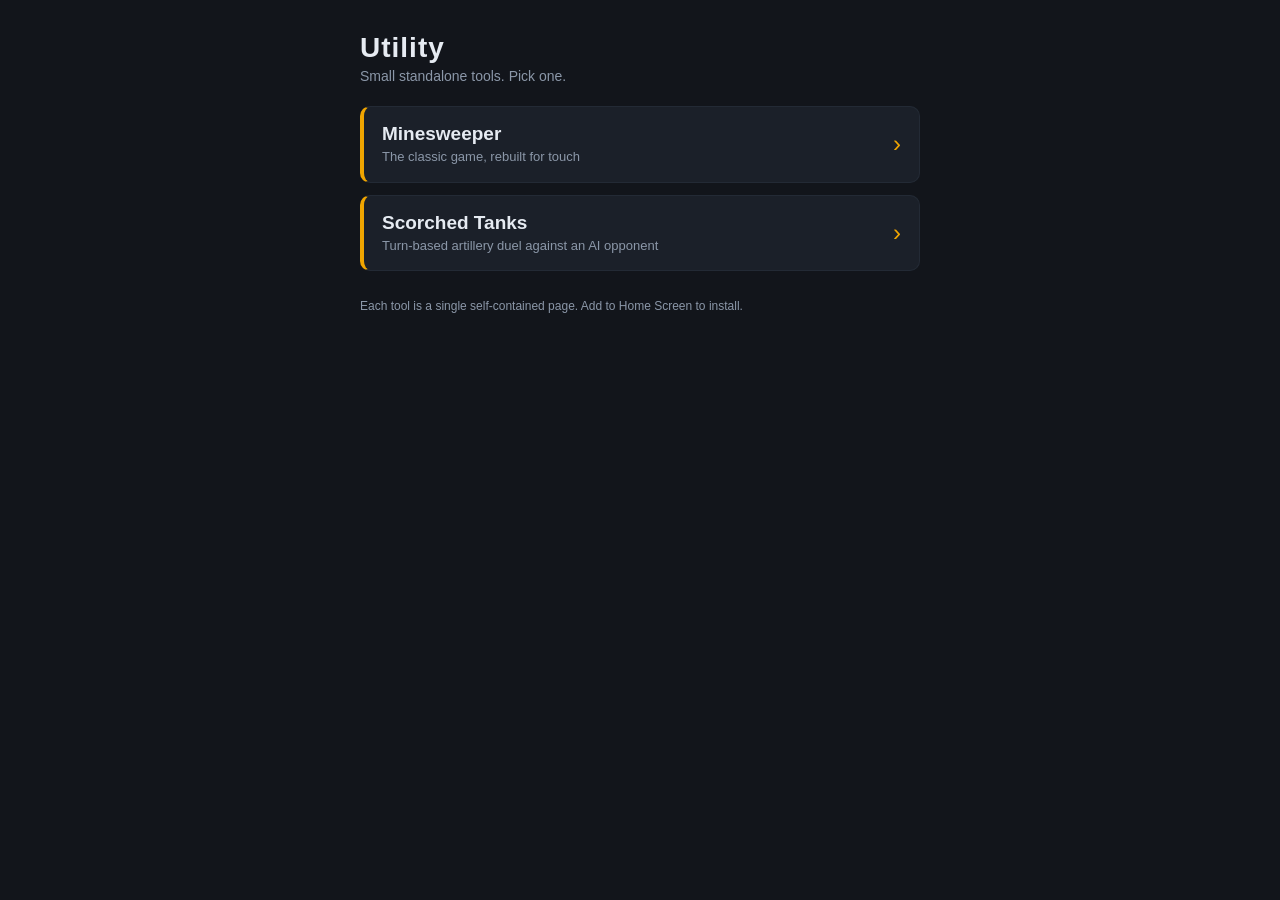
==== index.html @ efe9229e "Add root landing page and document Scorched Tanks Create /index.html: a dark, touch-first menu linki" ====
<!DOCTYPE html>
<html lang="en">
<head>
<meta charset="utf-8">
<title>Utility</title>
<meta name="viewport" content="width=device-width, initial-scale=1, viewport-fit=cover">
<meta name="description" content="A collection of small, standalone browser tools.">
<meta name="theme-color" content="#12151b">
<meta name="color-scheme" content="dark">
<style>
  :root {
    --bg: #12151b;
    --panel: #1b2029;
    --panel-2: #232a35;
    --line: #0d1015;
    --text: #e6ebf2;
    --muted: #8b97a8;
    --accent: #f0a500;
    --radius: 10px;
  }

  * { box-sizing: border-box; -webkit-tap-highlight-color: transparent; }

  html, body {
    margin: 0;
    padding: 0;
    background: var(--bg);
    color: var(--text);
    font-family: -apple-system, BlinkMacSystemFont, "Segoe UI", Roboto, Helvetica, Arial, sans-serif;
  }

  body {
    min-height: 100vh;
    min-height: 100dvh;
    display: flex;
    flex-direction: column;
    align-items: center;
    padding: max(24px, env(safe-area-inset-top)) 16px max(24px, env(safe-area-inset-bottom));
  }

  .shell { width: 100%; max-width: 560px; }

  h1 {
    font-size: 28px;
    letter-spacing: 1px;
    margin: 8px 0 4px;
  }

  .sub {
    color: var(--muted);
    font-size: 14px;
    margin: 0 0 22px;
  }

  .tools { display: flex; flex-direction: column; gap: 12px; }

  .tool {
    display: flex;
    align-items: center;
    gap: 14px;
    min-height: 76px;               /* comfortable iPad tap target */
    padding: 16px 18px;
    background: var(--panel);
    border: 1px solid var(--panel-2);
    border-left: 4px solid var(--accent);
    border-radius: var(--radius);
    color: var(--text);
    text-decoration: none;
    transition: background .15s, transform .06s;
  }

  .tool:hover { background: var(--panel-2); }
  .tool:active { transform: scale(.985); }

  .tool .label { display: flex; flex-direction: column; gap: 3px; flex: 1; }
  .tool .name { font-size: 19px; font-weight: 600; }
  .tool .desc { font-size: 13px; color: var(--muted); line-height: 1.35; }
  .tool .go { color: var(--accent); font-size: 24px; line-height: 1; }

  footer {
    margin-top: 28px;
    color: var(--muted);
    font-size: 12px;
  }
</style>
</head>
<body>
  <main class="shell">
    <h1>Utility</h1>
    <p class="sub">Small standalone tools. Pick one.</p>

    <nav class="tools">
      <!-- ADD A TOOL: copy one whole <a class="tool"> block below and change three
           things — the href to ./your-folder-name/, the .name, and the .desc.
           Nothing else in this file needs updating. -->

      <a class="tool" href="./minesweeper/">
        <span class="label">
          <span class="name">Minesweeper</span>
          <span class="desc">The classic game, rebuilt for touch</span>
        </span>
        <span class="go" aria-hidden="true">&rsaquo;</span>
      </a>

      <a class="tool" href="./scorched-tanks/">
        <span class="label">
          <span class="name">Scorched Tanks</span>
          <span class="desc">Turn-based artillery duel against an AI opponent</span>
        </span>
        <span class="go" aria-hidden="true">&rsaquo;</span>
      </a>
    </nav>

    <footer>Each tool is a single self-contained page. Add to Home Screen to install.</footer>
  </main>
</body>
</html>
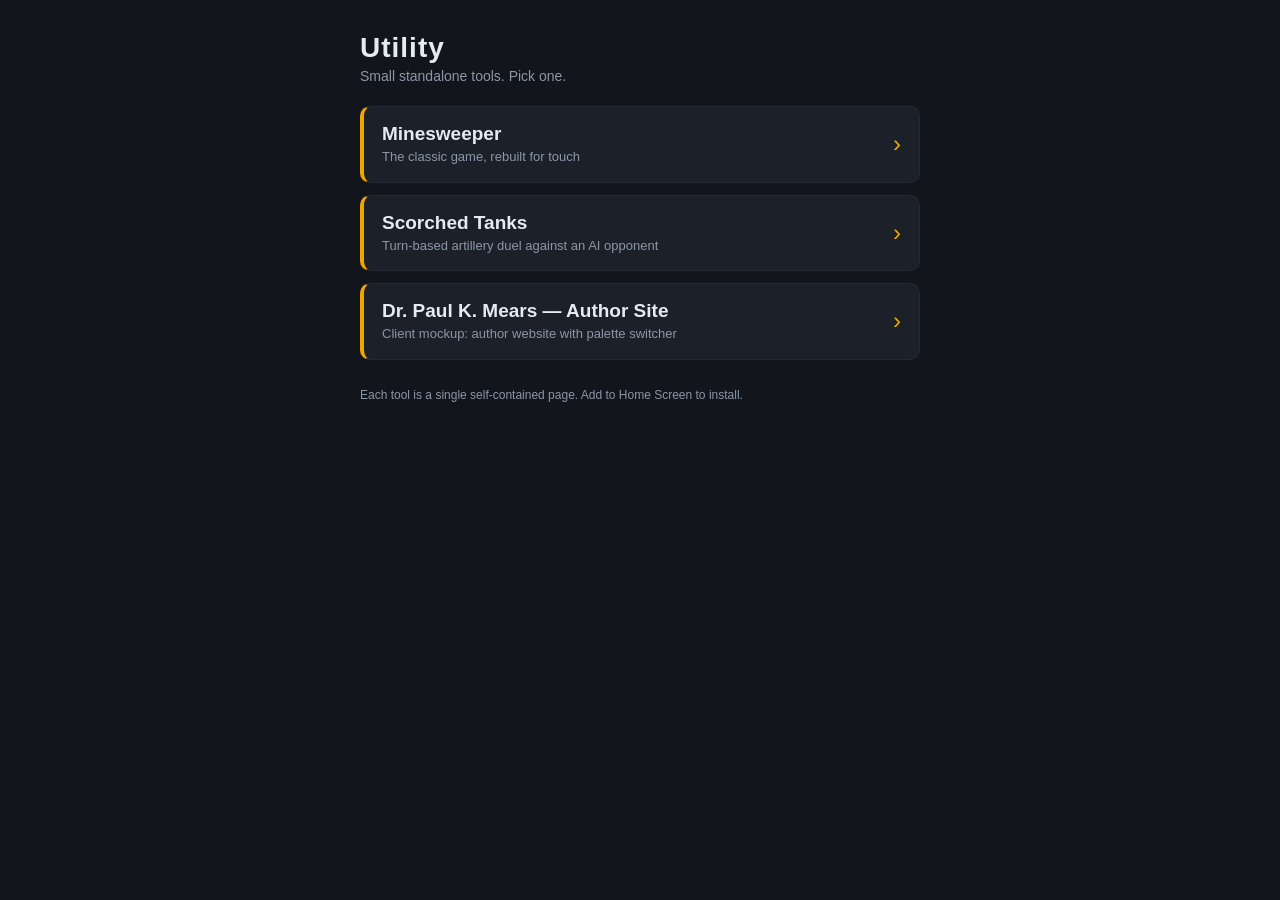
==== commit 3bcfc595: "Add Dr. Paul K. Mears author website mockup Multi-page static site in pmears/: home, books, bio, blo" ====
--- a/index.html
+++ b/index.html
@@ -109,6 +109,13 @@
         </span>
         <span class="go" aria-hidden="true">&rsaquo;</span>
       </a>
+      <a class="tool" href="./pmears/">
+        <span class="label">
+          <span class="name">Dr. Paul K. Mears — Author Site</span>
+          <span class="desc">Client mockup: author website with palette switcher</span>
+        </span>
+        <span class="go" aria-hidden="true">&rsaquo;</span>
+      </a>
     </nav>
 
     <footer>Each tool is a single self-contained page. Add to Home Screen to install.</footer>
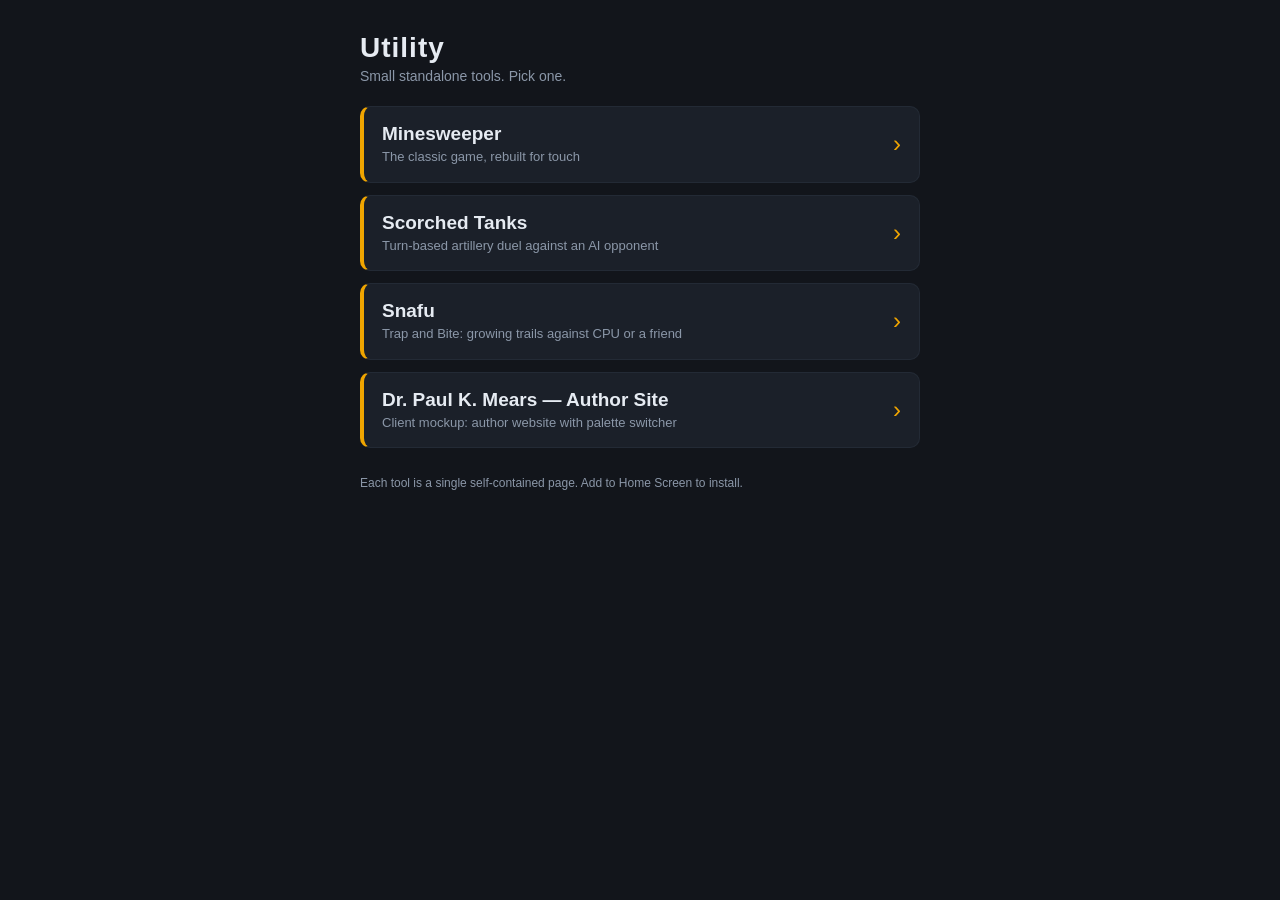
==== commit 8b7c62a8: "Add Snafu: Trap and Bite growing-trail arcade game Single-file remake of the Intellivision classic w" ====
--- a/index.html
+++ b/index.html
@@ -109,6 +109,13 @@
         </span>
         <span class="go" aria-hidden="true">&rsaquo;</span>
       </a>
+      <a class="tool" href="./snafu/">
+        <span class="label">
+          <span class="name">Snafu</span>
+          <span class="desc">Trap and Bite: growing trails against CPU or a friend</span>
+        </span>
+        <span class="go" aria-hidden="true">&rsaquo;</span>
+      </a>
       <a class="tool" href="./pmears/">
         <span class="label">
           <span class="name">Dr. Paul K. Mears — Author Site</span>
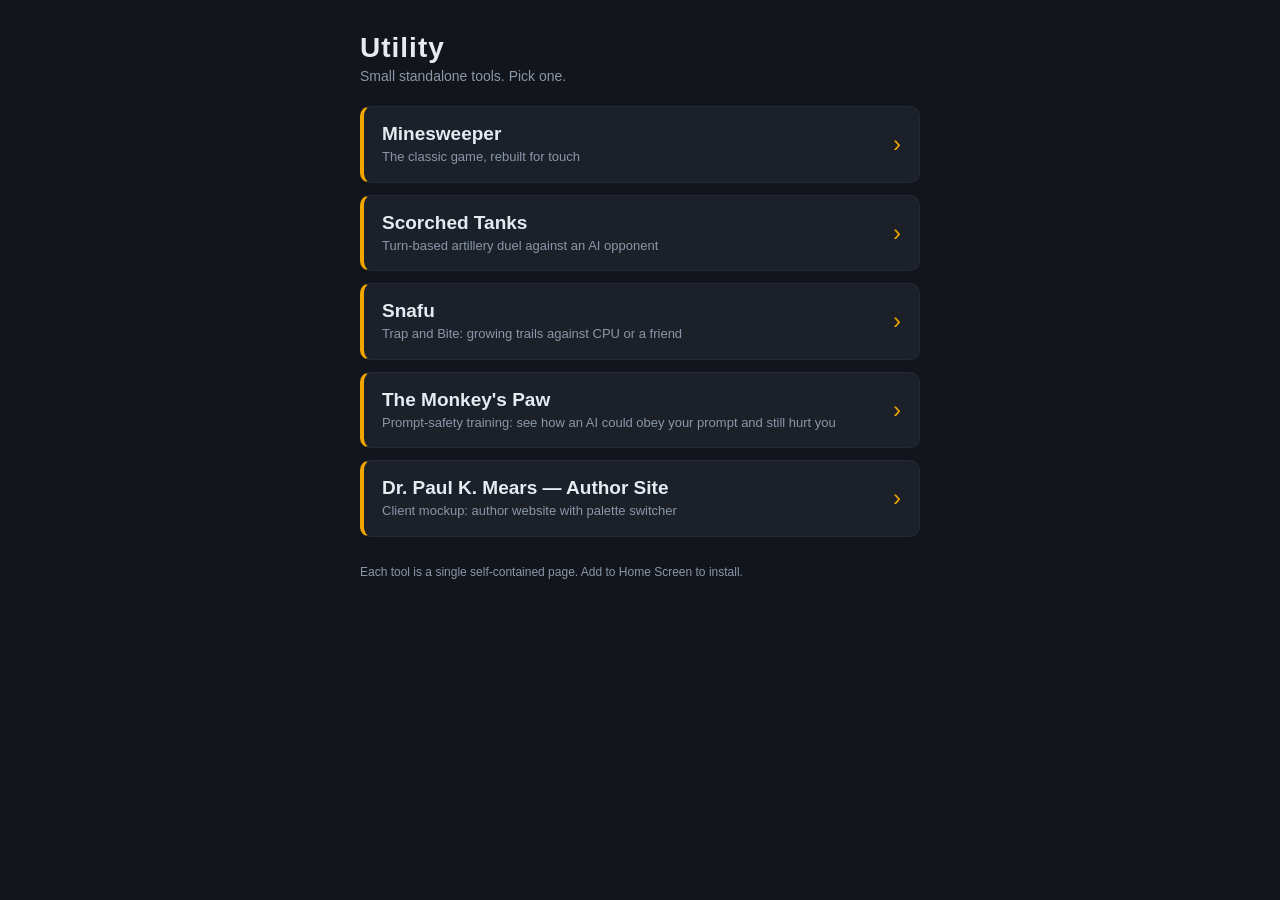
==== commit 3dcfa93f: "Monkey's Paw: free concessions, copy fixed prompt, PWA, menu entry - Worker refunds the wish when th" ====
--- a/index.html
+++ b/index.html
@@ -91,10 +91,10 @@
 
     <nav class="tools">
       <!-- ADD A TOOL: copy one whole <a class="tool"> block below and change three
-           things — the href to ./your-folder-name/, the .name, and the .desc.
+           things — the href to ./your-folder-name/index.html, the .name, and the .desc.
            Nothing else in this file needs updating. -->
 
-      <a class="tool" href="./minesweeper/">
+      <a class="tool" href="./minesweeper/index.html">
         <span class="label">
           <span class="name">Minesweeper</span>
           <span class="desc">The classic game, rebuilt for touch</span>
@@ -102,21 +102,28 @@
         <span class="go" aria-hidden="true">&rsaquo;</span>
       </a>
 
-      <a class="tool" href="./scorched-tanks/">
+      <a class="tool" href="./scorched-tanks/index.html">
         <span class="label">
           <span class="name">Scorched Tanks</span>
           <span class="desc">Turn-based artillery duel against an AI opponent</span>
         </span>
         <span class="go" aria-hidden="true">&rsaquo;</span>
       </a>
-      <a class="tool" href="./snafu/">
+      <a class="tool" href="./snafu/index.html">
         <span class="label">
           <span class="name">Snafu</span>
           <span class="desc">Trap and Bite: growing trails against CPU or a friend</span>
         </span>
         <span class="go" aria-hidden="true">&rsaquo;</span>
       </a>
-      <a class="tool" href="./pmears/">
+      <a class="tool" href="./monkeys-paw/index.html">
+        <span class="label">
+          <span class="name">The Monkey's Paw</span>
+          <span class="desc">Prompt-safety training: see how an AI could obey your prompt and still hurt you</span>
+        </span>
+        <span class="go" aria-hidden="true">&rsaquo;</span>
+      </a>
+      <a class="tool" href="./pmears/index.html">
         <span class="label">
           <span class="name">Dr. Paul K. Mears — Author Site</span>
           <span class="desc">Client mockup: author website with palette switcher</span>
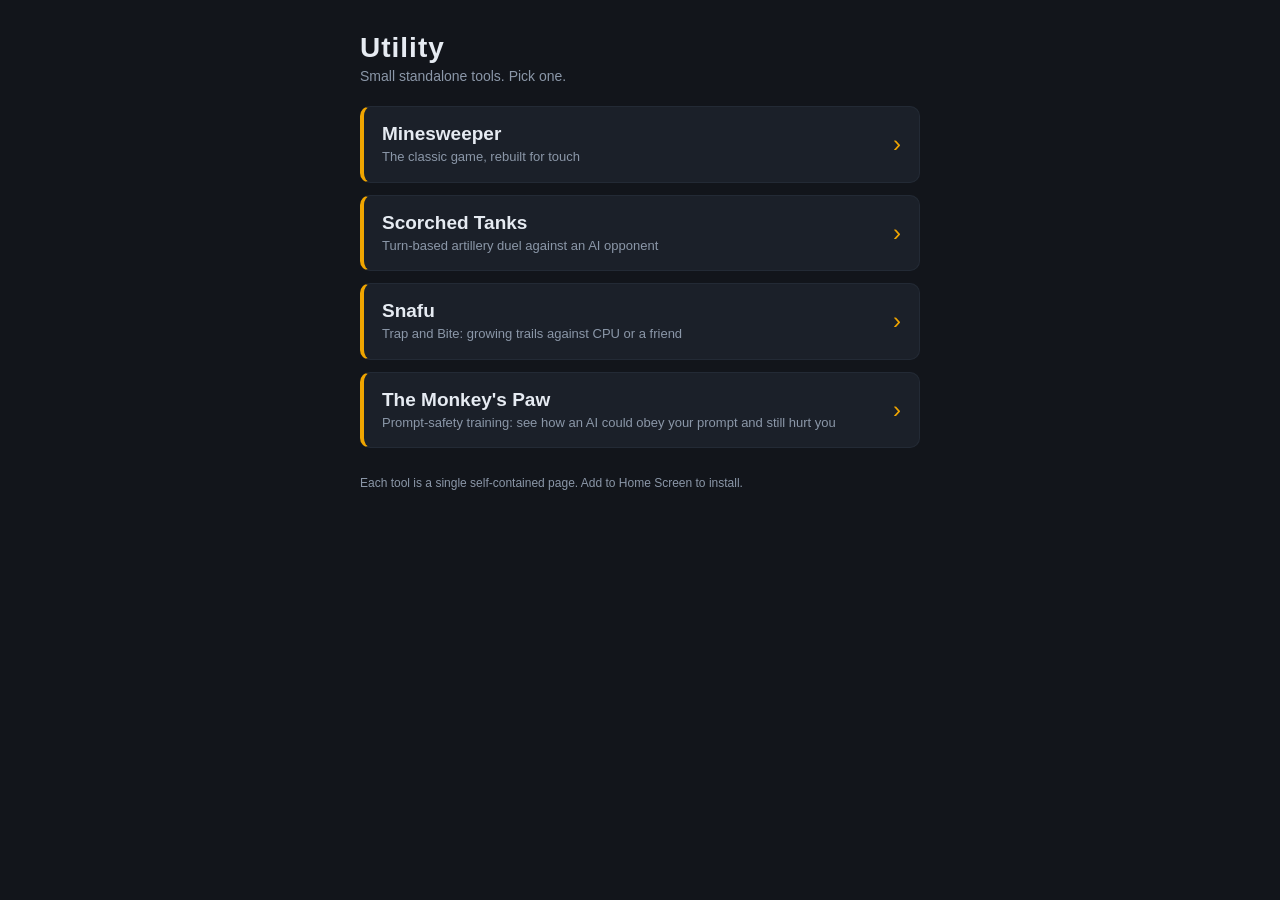
==== commit e86ebb42: "Remove the Mears author-site mockup from the Utility menu The mockup stays in /pmears; it just isn't" ====
--- a/index.html
+++ b/index.html
@@ -123,13 +123,6 @@
         </span>
         <span class="go" aria-hidden="true">&rsaquo;</span>
       </a>
-      <a class="tool" href="./pmears/index.html">
-        <span class="label">
-          <span class="name">Dr. Paul K. Mears — Author Site</span>
-          <span class="desc">Client mockup: author website with palette switcher</span>
-        </span>
-        <span class="go" aria-hidden="true">&rsaquo;</span>
-      </a>
     </nav>
 
     <footer>Each tool is a single self-contained page. Add to Home Screen to install.</footer>
